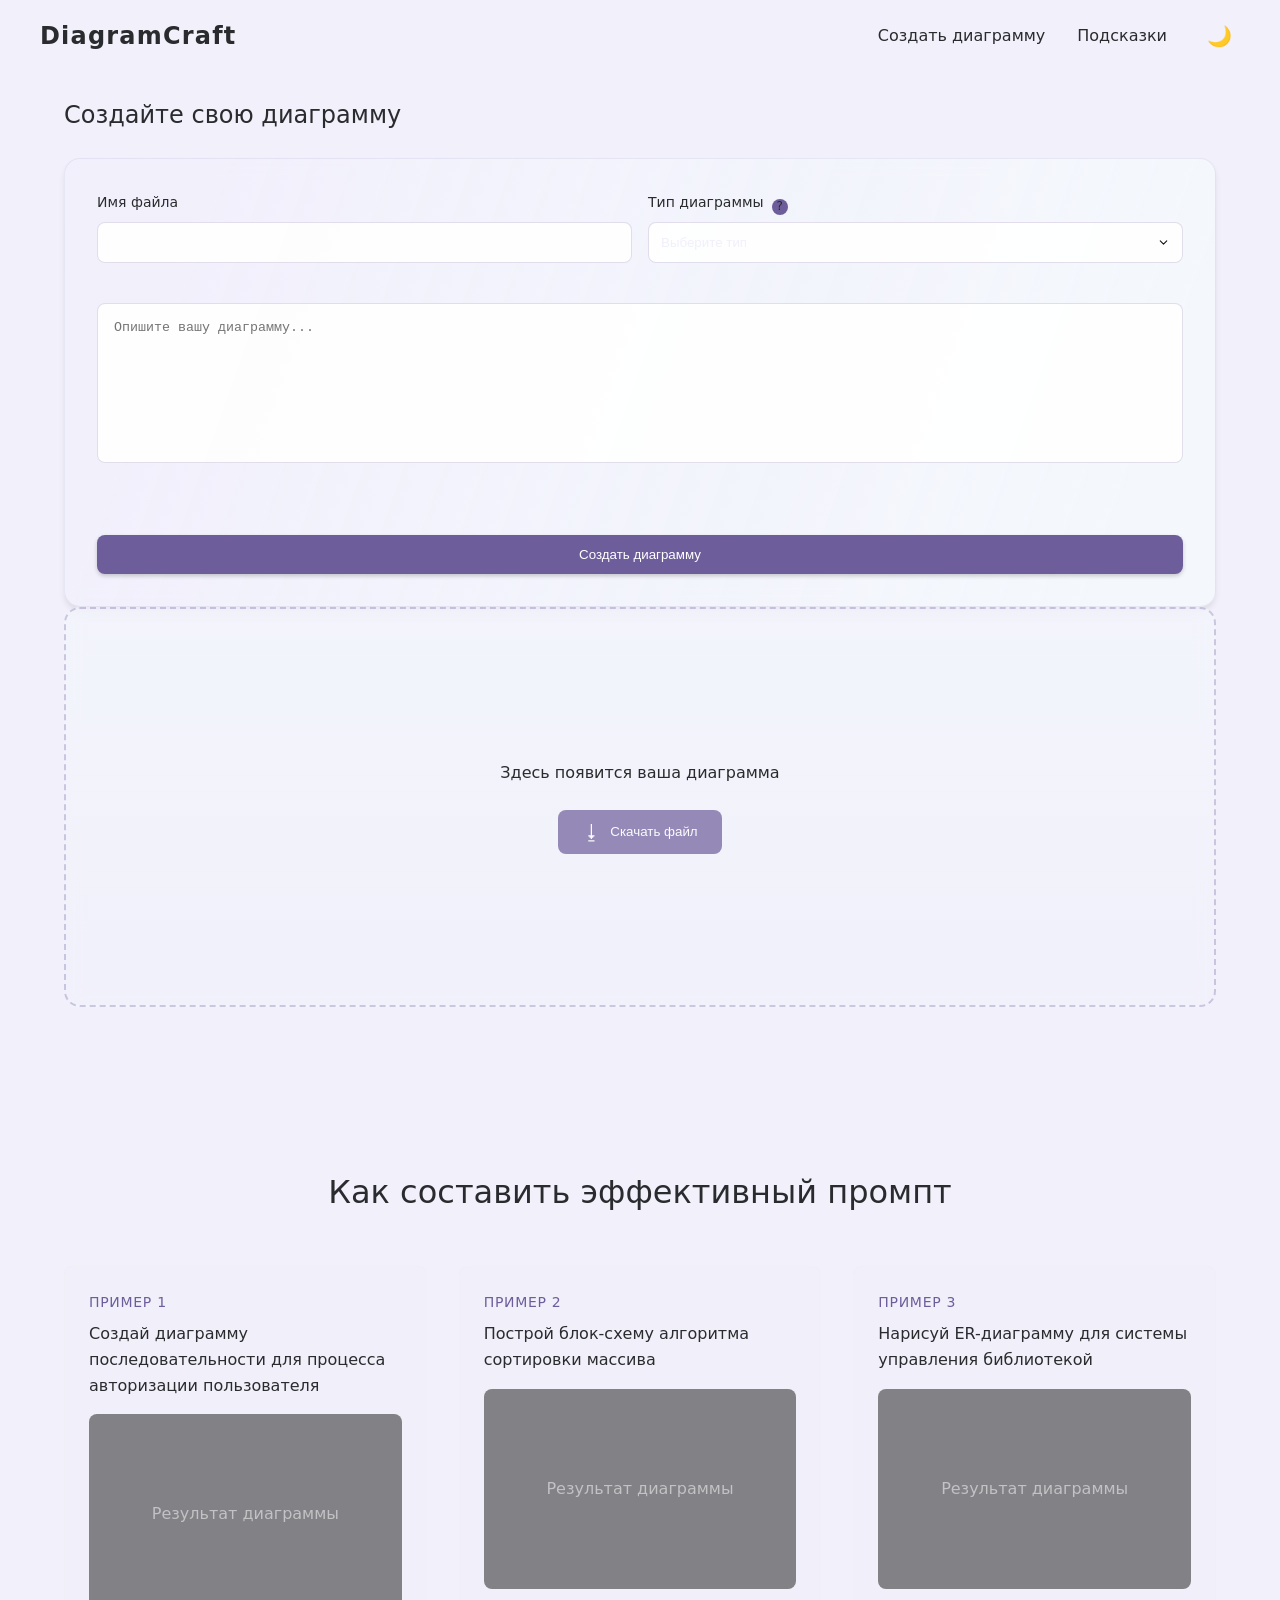
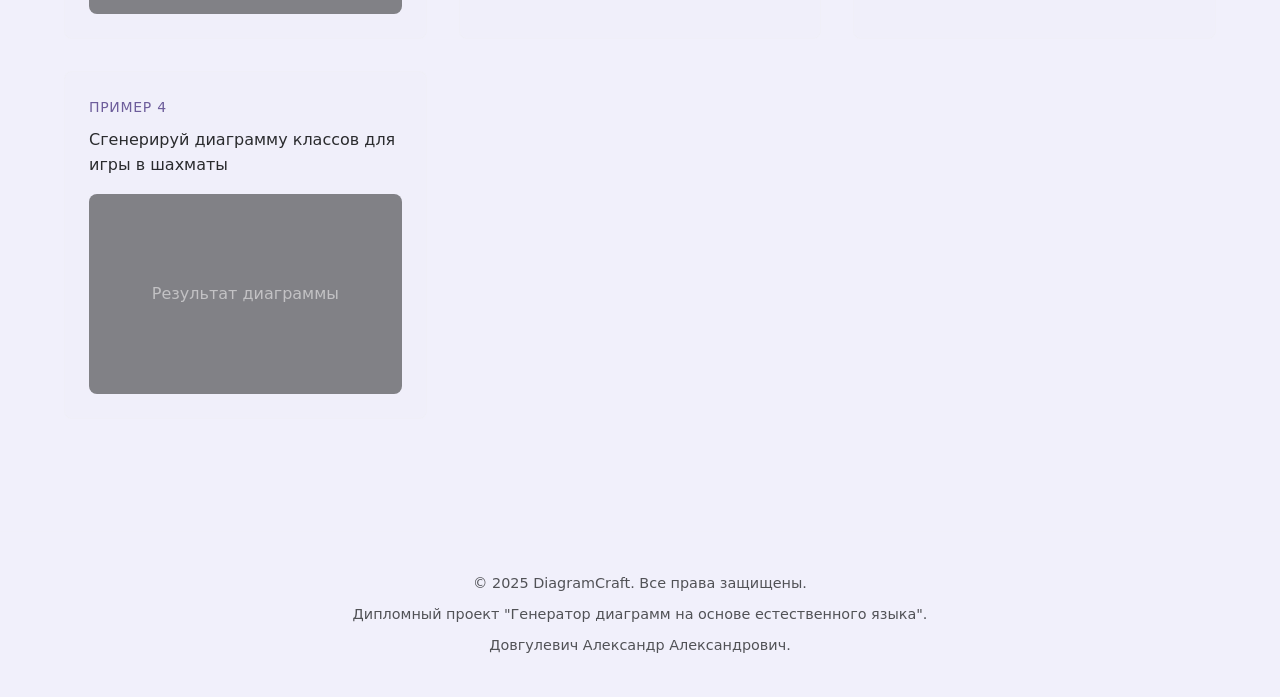
==== UI/index.html @ f4a3629d "Выгрузка первичного интерфеса" ====
<!DOCTYPE html>
<html lang="ru">
<head>
    <meta charset="UTF-8">
    <meta name="viewport" content="width=device-width, initial-scale=1.0">
    <title>DiagramCraft</title>
    <link rel="stylesheet" href="css/style.css">
</head>
<body>
    <header class="header animate-slide-in">
        <nav class="nav">
            <div class="logo animate-fade-up">DiagramCraft</div>
            <div class="nav-links animate-fade-in">
                <a href="#create" class="nav-link">Создать диаграмму</a>
                <a href="#tips" class="nav-link">Подсказки</a>
                <button id="themeToggle" class="theme-toggle">🌙</button>
            </div>
        </nav>
    </header>

    <main>
        <section id="create" class="create-section animate-fade-up">
            <div class="container">
                <h2 class="animate-slide-in">Создайте свою диаграмму</h2>
                <form class="create-form animate-fade-in" id="diagramForm">
                    <div class="form-row">
                        <div class="form-group animate-slide-in">
                            <label for="filename">Имя файла</label>
                            <input 
                                type="text" 
                                id="filename" 
                                name="filename" 
                                class="form-input" 
                                required
                            >
                        </div>
                        <div class="form-group animate-slide-in">
                            <div class="label-with-help">
                                <label for="diagramType">Тип диаграммы</label>
                                <div class="help-icon" data-tooltip="Доступные типы диаграмм">?</div>
                            </div>
                            <select 
                                id="diagramType" 
                                name="diagramType" 
                                class="form-select" 
                                required
                            >
                                <option value="">Выберите тип</option>
                                <option value="sequence">Диаграмма последовательности</option>
                                <option value="flowchart">Блок-схема</option>
                                <option value="er-diagram">ER-диаграмма</option>
                                <option value="class">Диаграмма классов</option>
                            </select>
                        </div>
                    </div>
                    <textarea 
                        class="prompt-input animate-fade-in" 
                        name="prompt"
                        placeholder="Опишите вашу диаграмму..."
                        required
                    ></textarea>
                    <button type="submit" class="submit-button animate-fade-up">Создать диаграмму</button>
                </form>
                <div class="diagram-area animate-fade-in">
                    <div class="diagram-content">
                        <p>Здесь появится ваша диаграмма</p>
                        <button id="downloadButton" class="download-button" disabled>
                            <span class="download-icon">⭳</span>
                            Скачать файл
                        </button>
                    </div>
                </div>
            </div>
        </section>

        <section id="tips" class="tips-section animate-fade-up">
            <div class="container">
                <h2 class="animate-slide-in">Как составить эффективный промпт</h2>
                <div class="examples-grid">
                    <div class="example-card animate-fade-up">
                        <span class="example-label">Пример 1</span>
                        <p>Создай диаграмму последовательности для процесса авторизации пользователя</p>
                        <div class="example-image">
                            <p>Результат диаграммы</p>
                        </div>
                    </div>
                    <div class="example-card animate-fade-up">
                        <span class="example-label">Пример 2</span>
                        <p>Построй блок-схему алгоритма сортировки массива</p>
                        <div class="example-image">
                            <p>Результат диаграммы</p>
                        </div>
                    </div>
                    <div class="example-card animate-fade-up">
                        <span class="example-label">Пример 3</span>
                        <p>Нарисуй ER-диаграмму для системы управления библиотекой</p>
                        <div class="example-image">
                            <p>Результат диаграммы</p>
                        </div>
                    </div>
                    <div class="example-card animate-fade-up">
                        <span class="example-label">Пример 4</span>
                        <p>Сгенерируй диаграмму классов для игры в шахматы</p>
                        <div class="example-image">
                            <p>Результат диаграммы</p>
                        </div>
                    </div>
                </div>
            </div>
        </section>
    </main>

    <footer class="footer animate-fade-up">
        <div class="footer-content">
            <div class="footer-text">
                <p>© 2025 DiagramCraft. Все права защищены.</p>
                <p>Дипломный проект "Генератор диаграмм на основе естественного языка".</p>
                <p>Довгулевич Александр Александрович.</p>
            </div>
        </div>
    </footer>

    <script src="https://cdn.gpteng.co/gptengineer.js" type="module"></script>
    <script src="js/main.js"></script>
</body>
</html>
---- UI/css/style.css ----
@import 'base.css';
@import 'header.css';
@import 'create-section.css';
@import 'tips-section.css';
@import 'tooltip.css';
@import 'footer.css';
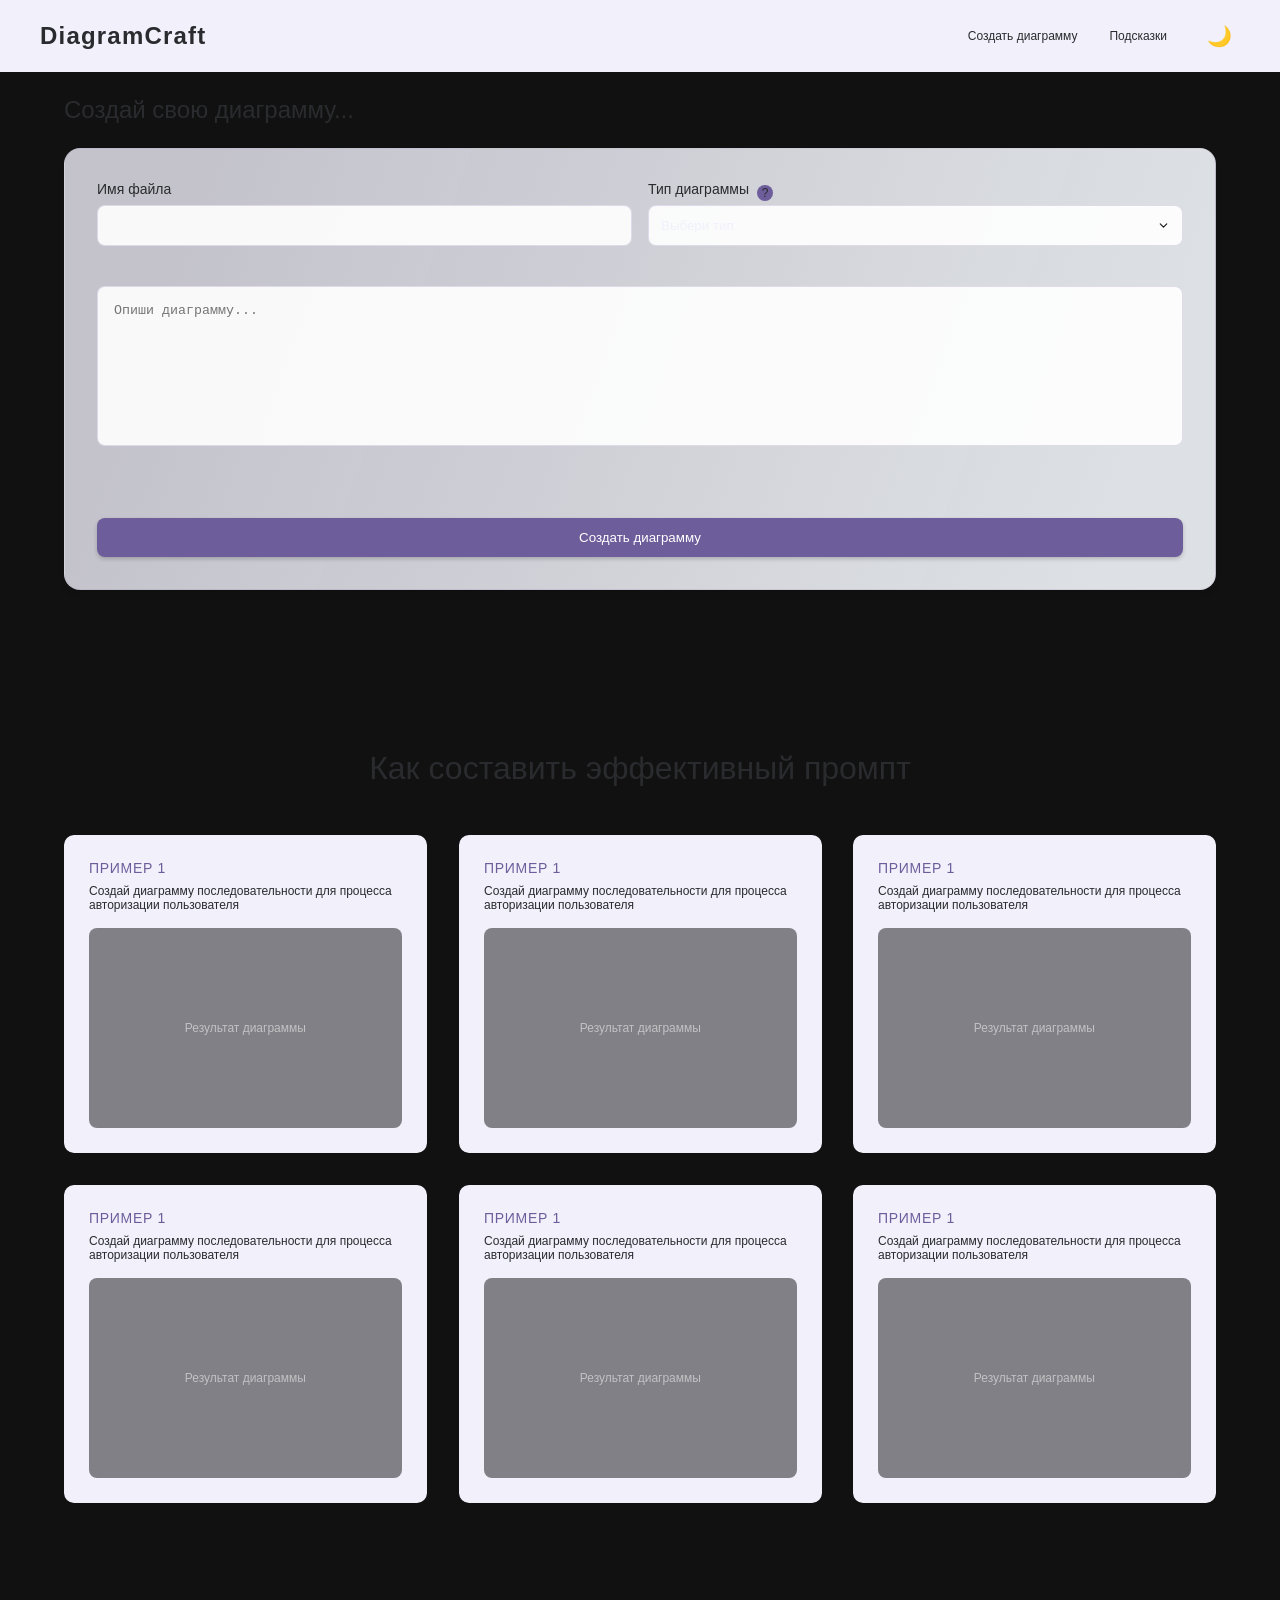
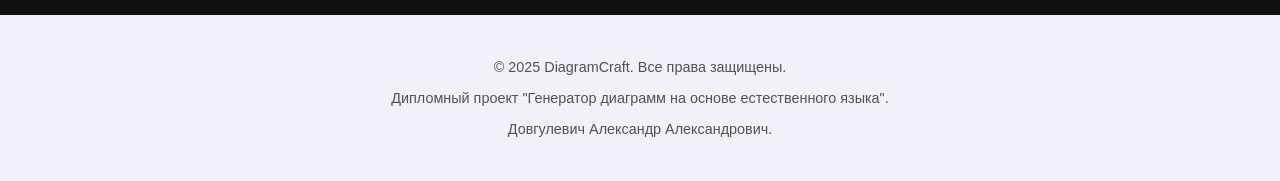
==== commit 91202ef9: "Добавил партиклы, анимация карточек" ====
--- a/UI/index.html
+++ b/UI/index.html
@@ -5,6 +5,7 @@
     <meta name="viewport" content="width=device-width, initial-scale=1.0">
     <title>DiagramCraft</title>
     <link rel="stylesheet" href="css/style.css">
+    <link rel="stylesheet" media="screen" href="css/particlesStyle.css">
 </head>
 <body>
     <header class="header animate-slide-in">
@@ -19,9 +20,16 @@
     </header>
 
     <main>
+        <div id="particles-js" style="
+                display: block;
+                position: fixed;
+                width: 100%;
+                height: 100%;">
+        </div>
         <section id="create" class="create-section animate-fade-up">
+            
             <div class="container">
-                <h2 class="animate-slide-in">Создайте свою диаграмму</h2>
+                <h2 class="animate-slide-in">Создай свою диаграмму...</h2>
                 <form class="create-form animate-fade-in" id="diagramForm">
                     <div class="form-row">
                         <div class="form-group animate-slide-in">
@@ -45,7 +53,7 @@
                                 class="form-select" 
                                 required
                             >
-                                <option value="">Выберите тип</option>
+                                <option value="">Выбери тип</option>
                                 <option value="sequence">Диаграмма последовательности</option>
                                 <option value="flowchart">Блок-схема</option>
                                 <option value="er-diagram">ER-диаграмма</option>
@@ -56,12 +64,12 @@
                     <textarea 
                         class="prompt-input animate-fade-in" 
                         name="prompt"
-                        placeholder="Опишите вашу диаграмму..."
+                        placeholder="Опиши диаграмму..."
                         required
                     ></textarea>
                     <button type="submit" class="submit-button animate-fade-up">Создать диаграмму</button>
                 </form>
-                <div class="diagram-area animate-fade-in">
+                <!-- <div class="diagram-area animate-fade-in">
                     <div class="diagram-content">
                         <p>Здесь появится ваша диаграмма</p>
                         <button id="downloadButton" class="download-button" disabled>
@@ -69,7 +77,7 @@
                             Скачать файл
                         </button>
                     </div>
-                </div>
+                </div> -->
             </div>
         </section>
 
@@ -77,32 +85,70 @@
             <div class="container">
                 <h2 class="animate-slide-in">Как составить эффективный промпт</h2>
                 <div class="examples-grid">
-                    <div class="example-card animate-fade-up">
-                        <span class="example-label">Пример 1</span>
-                        <p>Создай диаграмму последовательности для процесса авторизации пользователя</p>
-                        <div class="example-image">
-                            <p>Результат диаграммы</p>
+                    <div class="card">
+                        <div class="card__content">
+                            <div class="example-card animate-fade-up">
+                                <span class="example-label">Пример 1</span>
+                                <p>Создай диаграмму последовательности для процесса авторизации пользователя</p>
+                                <div class="example-image">
+                                    <p>Результат диаграммы</p>
+                                </div>
+                            </div>
                         </div>
                     </div>
-                    <div class="example-card animate-fade-up">
-                        <span class="example-label">Пример 2</span>
-                        <p>Построй блок-схему алгоритма сортировки массива</p>
-                        <div class="example-image">
-                            <p>Результат диаграммы</p>
+                    <div class="card">
+                        <div class="card__content">
+                            <div class="example-card animate-fade-up">
+                                <span class="example-label">Пример 1</span>
+                                <p>Создай диаграмму последовательности для процесса авторизации пользователя</p>
+                                <div class="example-image">
+                                    <p>Результат диаграммы</p>
+                                </div>
+                            </div>
                         </div>
                     </div>
-                    <div class="example-card animate-fade-up">
-                        <span class="example-label">Пример 3</span>
-                        <p>Нарисуй ER-диаграмму для системы управления библиотекой</p>
-                        <div class="example-image">
-                            <p>Результат диаграммы</p>
+                    <div class="card">
+                        <div class="card__content">
+                            <div class="example-card animate-fade-up">
+                                <span class="example-label">Пример 1</span>
+                                <p>Создай диаграмму последовательности для процесса авторизации пользователя</p>
+                                <div class="example-image">
+                                    <p>Результат диаграммы</p>
+                                </div>
+                            </div>
                         </div>
                     </div>
-                    <div class="example-card animate-fade-up">
-                        <span class="example-label">Пример 4</span>
-                        <p>Сгенерируй диаграмму классов для игры в шахматы</p>
-                        <div class="example-image">
-                            <p>Результат диаграммы</p>
+                    <div class="card">
+                        <div class="card__content">
+                            <div class="example-card animate-fade-up">
+                                <span class="example-label">Пример 1</span>
+                                <p>Создай диаграмму последовательности для процесса авторизации пользователя</p>
+                                <div class="example-image">
+                                    <p>Результат диаграммы</p>
+                                </div>
+                            </div>
+                        </div>
+                    </div>
+                    <div class="card">
+                        <div class="card__content">
+                            <div class="example-card animate-fade-up">
+                                <span class="example-label">Пример 1</span>
+                                <p>Создай диаграмму последовательности для процесса авторизации пользователя</p>
+                                <div class="example-image">
+                                    <p>Результат диаграммы</p>
+                                </div>
+                            </div>
+                        </div>
+                    </div>
+                    <div class="card">
+                        <div class="card__content">
+                            <div class="example-card animate-fade-up">
+                                <span class="example-label">Пример 1</span>
+                                <p>Создай диаграмму последовательности для процесса авторизации пользователя</p>
+                                <div class="example-image">
+                                    <p>Результат диаграммы</p>
+                                </div>
+                            </div>
                         </div>
                     </div>
                 </div>
@@ -122,5 +168,8 @@
 
     <script src="https://cdn.gpteng.co/gptengineer.js" type="module"></script>
     <script src="js/main.js"></script>
+    <script src="js/particles.js"></script>
+    <script src="js/app.js"></script>
+    <script src="js/animation.js"></script>
 </body>
 </html>
--- a/UI/css/style.css
+++ b/UI/css/style.css
@@ -3,4 +3,23 @@
 @import 'create-section.css';
 @import 'tips-section.css';
 @import 'tooltip.css';
-@import 'footer.css';+@import 'footer.css';
+
+.card {
+  cursor: pointer;
+}
+
+.card__content {
+  overflow: hidden;
+  display: flex;
+  flex-direction: column;
+  align-items: flex-start;
+  border-radius: 10px;
+  width: 100%;
+  will-change: transform;
+  transition: transform 0.25s ease-out;
+}
+
+.card__gloss.card__gloss--animatable {
+  transition: 0.25s opacity ease-out;
+}
--- a/UI/css/particlesStyle.css
+++ b/UI/css/particlesStyle.css
@@ -0,0 +1,55 @@
+/* =============================================================================
+   HTML5 CSS Reset Minified - Eric Meyer
+   ========================================================================== */
+
+html,body,div,span,object,iframe,h1,h2,h3,h4,h5,h6,p,blockquote,pre,abbr,address,cite,code,del,dfn,em,img,ins,kbd,q,samp,small,strong,sub,sup,var,b,i,dl,dt,dd,ol,ul,li,fieldset,form,label,legend,table,caption,tbody,tfoot,thead,tr,th,td,article,aside,canvas,details,figcaption,figure,footer,header,hgroup,menu,nav,section,summary,time,mark,audio,video{margin:0;padding:0;border:0;outline:0;font-size:100%;vertical-align:baseline;background:transparent}
+body{line-height:1}
+article,aside,details,figcaption,figure,footer,header,hgroup,menu,nav,section{display:block}
+nav ul{list-style:none}
+blockquote,q{quotes:none}
+blockquote:before,blockquote:after,q:before,q:after{content:none}
+a{margin:0;padding:0;font-size:100%;vertical-align:baseline;background:transparent;text-decoration:none}
+mark{background-color:#ff9;color:#000;font-style:italic;font-weight:bold}
+del{text-decoration:line-through}
+abbr[title],dfn[title]{border-bottom:1px dotted;cursor:help}
+table{border-collapse:collapse;border-spacing:0}
+hr{display:block;height:1px;border:0;border-top:1px solid #ccc;margin:1em 0;padding:0}
+input,select{vertical-align:middle}
+li{list-style:none}
+
+
+/* =============================================================================
+   My CSS
+   ========================================================================== */
+
+/* ---- base ---- */
+
+html,body{ 
+	width:100%;
+	height:100%;
+	background:#111;
+}
+
+html{
+  -webkit-tap-highlight-color: rgba(0, 0, 0, 0);
+}
+
+body{
+  font:normal 75% Arial, Helvetica, sans-serif;
+}
+
+canvas{
+  display:block;
+  vertical-align:bottom;
+}
+
+/* ---- particles.js container ---- */
+
+#particles-js{
+  width: 100%;
+  height: 100%;
+  background-image: url('');
+  background-size: cover;
+  background-position: 50% 50%;
+  background-repeat: no-repeat;
+}
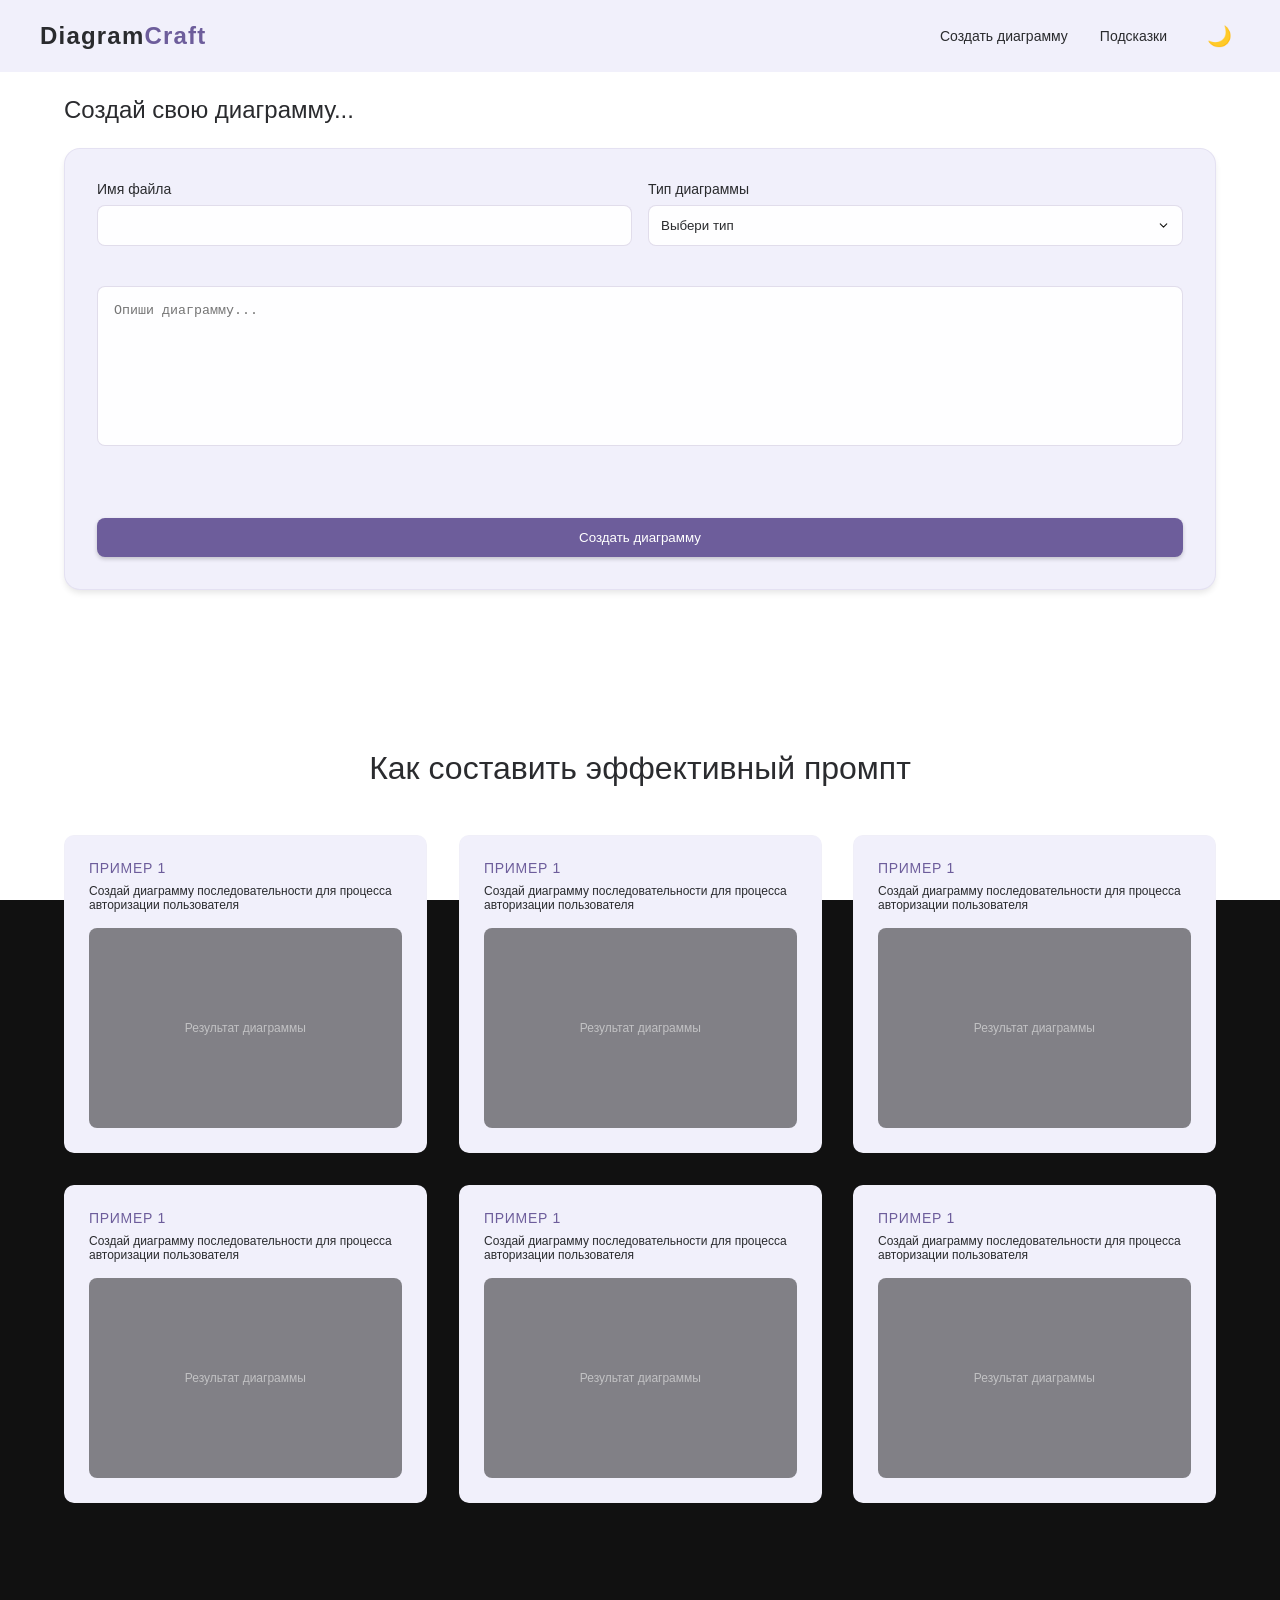
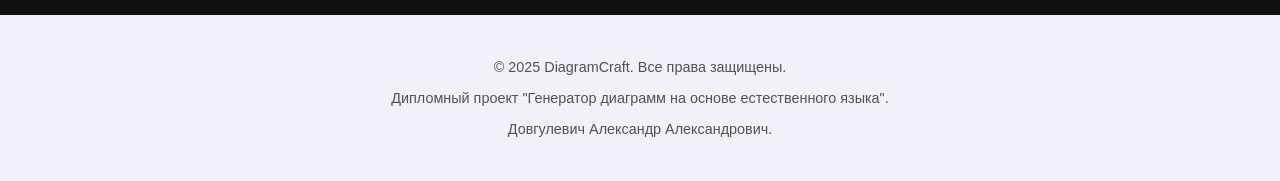
==== commit 87971e89: "Подправил стили" ====
--- a/UI/index.html
+++ b/UI/index.html
@@ -10,22 +10,17 @@
 <body>
     <header class="header animate-slide-in">
         <nav class="nav">
-            <div class="logo animate-fade-up">DiagramCraft</div>
+            <div class="logo animate-fade-up">Diagram<p class="logoText">Craft</p></div>
             <div class="nav-links animate-fade-in">
                 <a href="#create" class="nav-link">Создать диаграмму</a>
                 <a href="#tips" class="nav-link">Подсказки</a>
-                <button id="themeToggle" class="theme-toggle">🌙</button>
+                <button id="themeToggle" class="theme-toggle dark">🌙</button>
             </div>
         </nav>
     </header>
 
     <main>
-        <div id="particles-js" style="
-                display: block;
-                position: fixed;
-                width: 100%;
-                height: 100%;">
-        </div>
+        <div class="particles" id="particles-js"></div>
         <section id="create" class="create-section animate-fade-up">
             
             <div class="container">
@@ -45,7 +40,7 @@
                         <div class="form-group animate-slide-in">
                             <div class="label-with-help">
                                 <label for="diagramType">Тип диаграммы</label>
-                                <div class="help-icon" data-tooltip="Доступные типы диаграмм">?</div>
+                                
                             </div>
                             <select 
                                 id="diagramType" 
@@ -62,12 +57,12 @@
                         </div>
                     </div>
                     <textarea 
-                        class="prompt-input animate-fade-in" 
+                        class="prompt-input " 
                         name="prompt"
                         placeholder="Опиши диаграмму..."
                         required
                     ></textarea>
-                    <button type="submit" class="submit-button animate-fade-up">Создать диаграмму</button>
+                    <button type="submit" class="submit-button">Создать диаграмму</button>
                 </form>
                 <!-- <div class="diagram-area animate-fade-in">
                     <div class="diagram-content">
@@ -168,6 +163,7 @@
 
     <script src="https://cdn.gpteng.co/gptengineer.js" type="module"></script>
     <script src="js/main.js"></script>
+    <script src="js/particles.json"></script>
     <script src="js/particles.js"></script>
     <script src="js/app.js"></script>
     <script src="js/animation.js"></script>
